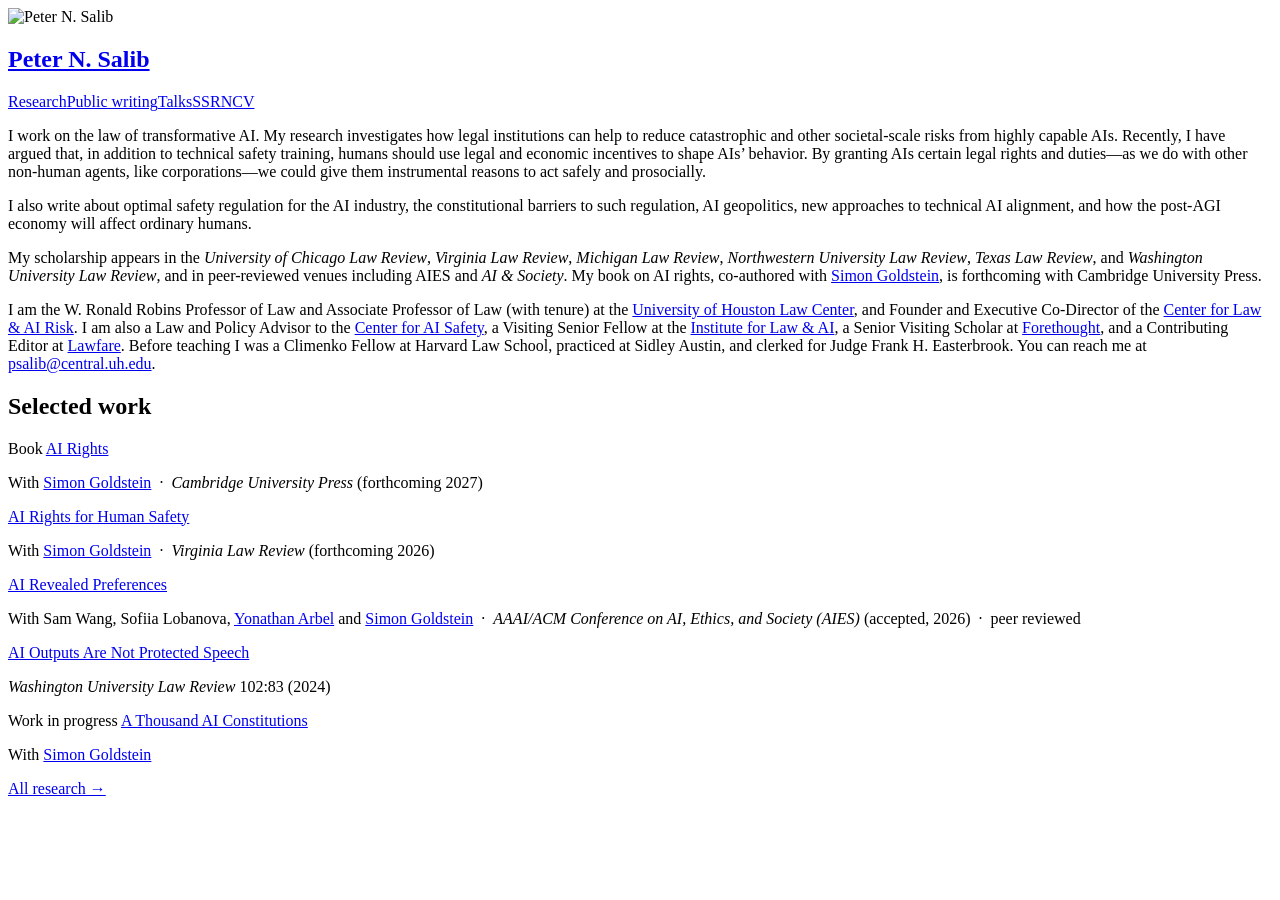
==== public/index.html @ 967a2e2e "Write out full journal names on landing page Co-Authored-By: Claude Fable 5 <noreply@anthropic.com>" ====
<!doctype html>
<html lang="en">
<head>
<meta charset="utf-8">
<meta name="viewport" content="width=device-width, initial-scale=1">
<title>Peter N. Salib</title>
<meta name="description" content="Peter N. Salib works on the law of transformative AI: the design of AI regulation, the constitutional barriers to it, empirical work on how AI systems respond to incentives, and legal rights and liability for AI agents. W. Ronald Robins Professor of Law, University of Houston.">
<meta property="og:title" content="Peter N. Salib">
<meta property="og:description" content="Peter N. Salib works on the law of transformative AI: the design of AI regulation, the constitutional barriers to it, empirical work on how AI systems respond to incentives, and legal rights and liability for AI agents. W. Ronald Robins Professor of Law, University of Houston.">
<meta property="og:type" content="profile">
<meta property="og:image" content="https://peternsalib.com/og-image.jpg">
<meta property="og:url" content="https://peternsalib.com/">
<meta name="twitter:card" content="summary_large_image">
<link rel="canonical" href="https://peternsalib.com/">
<link rel="stylesheet" href="/style.css">
<link rel="icon" href="/favicon.svg" type="image/svg+xml">
<link rel="icon" href="/favicon.png" sizes="64x64" type="image/png">
<link rel="apple-touch-icon" href="/apple-touch-icon.png">
<script type="application/ld+json">{"@context": "https://schema.org", "@type": "Person", "name": "Peter N. Salib", "url": "https://peternsalib.com", "email": "psalib@central.uh.edu", "jobTitle": "W. Ronald Robins Professor of Law", "affiliation": {"@type": "Organization", "name": "University of Houston Law Center"}, "sameAs": ["https://papers.ssrn.com/sol3/cf_dev/AbsByAuth.cfm?per_id=2495884", "https://scholar.google.com/citations?user=AVOf_jsAAAAJ", "https://www.lawfaremedia.org/contributors/psalib"]}</script>
</head>
<body>
<div class="shell">
  <aside class="rail">
    <img class="portrait" src="/headshot.jpg" alt="Peter N. Salib" width="172" height="172">
    <h1 class="brand"><a href="/">Peter N. Salib</a></h1>
    <nav><a href="/research/">Research</a><a href="/writing/">Public writing</a><a href="/talks/">Talks</a><a href="https://papers.ssrn.com/sol3/cf_dev/AbsByAuth.cfm?per_id=2495884" target="_blank" rel="noopener">SSRN</a><a href="/cv.pdf" target="_blank" rel="noopener">CV</a></nav>
  </aside>
  <main>
<section class="intro">
<p>I work on the law of transformative AI. My research investigates how legal institutions can help to reduce catastrophic and other societal-scale risks from highly capable AIs. Recently, I have argued that, in addition to technical safety training, humans should use legal and economic incentives to shape AIs&rsquo; behavior. By granting AIs certain legal rights and duties&mdash;as we do with other non-human agents, like corporations&mdash;we could give them instrumental reasons to act safely and prosocially.</p>
<p>I also write about optimal safety regulation for the AI industry, the constitutional barriers to such regulation, AI geopolitics, new approaches to technical AI alignment, and how the post-AGI economy will affect ordinary humans.</p>
<p>My scholarship appears in the <em>University of Chicago Law Review</em>, <em>Virginia Law Review</em>, <em>Michigan Law Review</em>, <em>Northwestern University Law Review</em>, <em>Texas Law Review</em>, and <em>Washington University Law Review</em>, and in peer-reviewed venues including AIES and <em>AI &amp; Society</em>. My book on AI rights, co-authored with <a href="https://simondgoldstein.com" target="_blank" rel="noopener">Simon Goldstein</a>, is forthcoming with Cambridge University Press.</p>
<p>I am the W. Ronald Robins Professor of Law and Associate Professor of Law (with tenure) at the <a href="https://www.law.uh.edu/faculty/main.asp?PID=6428" target="_blank" rel="noopener">University of Houston Law Center</a>, and Founder and Executive Co-Director of the <a href="https://clair-ai.org" target="_blank" rel="noopener">Center for Law &amp; AI Risk</a>. I am also a Law and Policy Advisor to the <a href="https://safe.ai" target="_blank" rel="noopener">Center for AI Safety</a>, a Visiting Senior Fellow at the <a href="https://law-ai.org" target="_blank" rel="noopener">Institute for Law &amp; AI</a>, a Senior Visiting Scholar at <a href="https://www.forethought.org" target="_blank" rel="noopener">Forethought</a>, and a Contributing Editor at <a href="https://www.lawfaremedia.org/contributors/psalib" target="_blank" rel="noopener">Lawfare</a>. Before teaching I was a Climenko Fellow at Harvard Law School, practiced at Sidley Austin, and clerked for Judge Frank H. Easterbrook. You can reach me at <!--email_off--><a href="mailto:psalib@central.uh.edu">psalib@central.uh.edu</a><!--email_on-->.</p>
</section>
<section>
<h2 class="section">Selected work</h2>
<article class="pub book">
<span class="kind">Book</span>
<span class="t"><a href="https://philpapers.org/rec/GOLARD-4" target="_blank" rel="noopener">AI Rights</a></span>
<p class="meta">With <a href="https://simondgoldstein.com" target="_blank" rel="noopener">Simon Goldstein</a> &nbsp;·&nbsp; <em>Cambridge University Press</em> (forthcoming 2027)</p>
</article>
<article class="pub">
<span class="t"><a href="https://papers.ssrn.com/sol3/papers.cfm?abstract_id=4913167" target="_blank" rel="noopener">AI Rights for Human Safety</a></span>
<p class="meta">With <a href="https://simondgoldstein.com" target="_blank" rel="noopener">Simon Goldstein</a> &nbsp;·&nbsp; <em>Virginia Law Review</em> (forthcoming 2026)</p>
</article>
<article class="pub">
<span class="t"><a href="https://papers.ssrn.com/sol3/papers.cfm?abstract_id=6798118" target="_blank" rel="noopener">AI Revealed Preferences</a></span>
<p class="meta">With Sam Wang, Sofiia Lobanova, <a href="https://battleoftheforms.com" target="_blank" rel="noopener">Yonathan Arbel</a> and <a href="https://simondgoldstein.com" target="_blank" rel="noopener">Simon Goldstein</a> &nbsp;·&nbsp; <em>AAAI/ACM Conference on AI, Ethics, and Society (AIES)</em> (accepted, 2026) &nbsp;·&nbsp; peer reviewed</p>
</article>
<article class="pub">
<span class="t"><a href="https://papers.ssrn.com/sol3/papers.cfm?abstract_id=4687558" target="_blank" rel="noopener">AI Outputs Are Not Protected Speech</a></span>
<p class="meta"><em>Washington University Law Review</em> 102:83 (2024)</p>
</article>
<article class="pub">
<span class="kind">Work in progress</span>
<span class="t"><a href="https://philpapers.org/rec/GOLATA-3" target="_blank" rel="noopener">A Thousand AI Constitutions</a></span>
<p class="meta">With <a href="https://simondgoldstein.com" target="_blank" rel="noopener">Simon Goldstein</a></p>
</article>
<p class="more"><a href="/research/">All research →</a></p>
</section>
  </main>
</div>
</body>
</html>
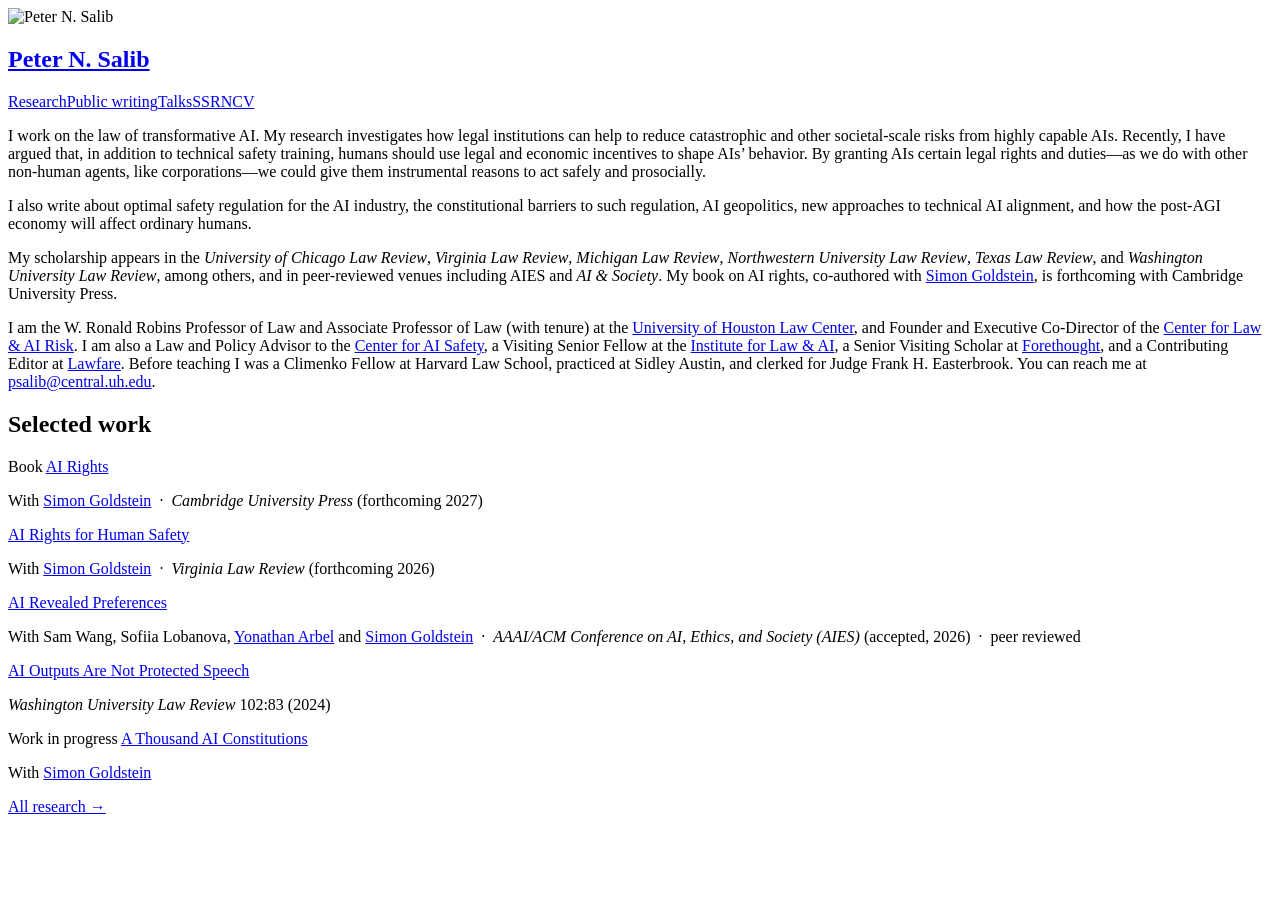
==== commit f2eefbcd: "Add 'among others' to journals sentence Co-Authored-By: Claude Fable 5 <noreply@anthropic.com>" ====
--- a/public/index.html
+++ b/public/index.html
@@ -29,7 +29,7 @@
 <section class="intro">
 <p>I work on the law of transformative AI. My research investigates how legal institutions can help to reduce catastrophic and other societal-scale risks from highly capable AIs. Recently, I have argued that, in addition to technical safety training, humans should use legal and economic incentives to shape AIs&rsquo; behavior. By granting AIs certain legal rights and duties&mdash;as we do with other non-human agents, like corporations&mdash;we could give them instrumental reasons to act safely and prosocially.</p>
 <p>I also write about optimal safety regulation for the AI industry, the constitutional barriers to such regulation, AI geopolitics, new approaches to technical AI alignment, and how the post-AGI economy will affect ordinary humans.</p>
-<p>My scholarship appears in the <em>University of Chicago Law Review</em>, <em>Virginia Law Review</em>, <em>Michigan Law Review</em>, <em>Northwestern University Law Review</em>, <em>Texas Law Review</em>, and <em>Washington University Law Review</em>, and in peer-reviewed venues including AIES and <em>AI &amp; Society</em>. My book on AI rights, co-authored with <a href="https://simondgoldstein.com" target="_blank" rel="noopener">Simon Goldstein</a>, is forthcoming with Cambridge University Press.</p>
+<p>My scholarship appears in the <em>University of Chicago Law Review</em>, <em>Virginia Law Review</em>, <em>Michigan Law Review</em>, <em>Northwestern University Law Review</em>, <em>Texas Law Review</em>, and <em>Washington University Law Review</em>, among others, and in peer-reviewed venues including AIES and <em>AI &amp; Society</em>. My book on AI rights, co-authored with <a href="https://simondgoldstein.com" target="_blank" rel="noopener">Simon Goldstein</a>, is forthcoming with Cambridge University Press.</p>
 <p>I am the W. Ronald Robins Professor of Law and Associate Professor of Law (with tenure) at the <a href="https://www.law.uh.edu/faculty/main.asp?PID=6428" target="_blank" rel="noopener">University of Houston Law Center</a>, and Founder and Executive Co-Director of the <a href="https://clair-ai.org" target="_blank" rel="noopener">Center for Law &amp; AI Risk</a>. I am also a Law and Policy Advisor to the <a href="https://safe.ai" target="_blank" rel="noopener">Center for AI Safety</a>, a Visiting Senior Fellow at the <a href="https://law-ai.org" target="_blank" rel="noopener">Institute for Law &amp; AI</a>, a Senior Visiting Scholar at <a href="https://www.forethought.org" target="_blank" rel="noopener">Forethought</a>, and a Contributing Editor at <a href="https://www.lawfaremedia.org/contributors/psalib" target="_blank" rel="noopener">Lawfare</a>. Before teaching I was a Climenko Fellow at Harvard Law School, practiced at Sidley Austin, and clerked for Judge Frank H. Easterbrook. You can reach me at <!--email_off--><a href="mailto:psalib@central.uh.edu">psalib@central.uh.edu</a><!--email_on-->.</p>
 </section>
 <section>
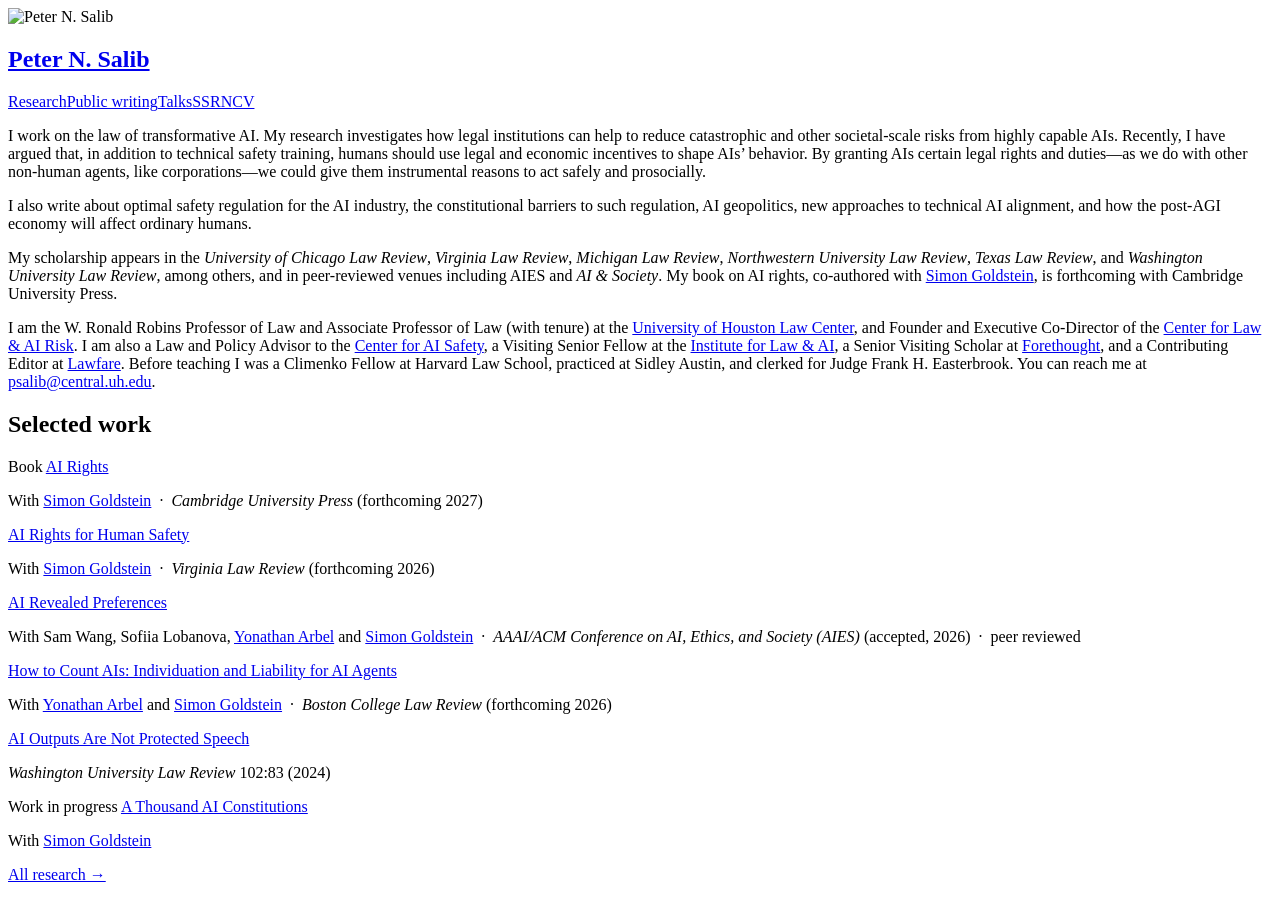
==== commit 0e8d4e72: "Feature How to Count AIs in Selected work Co-Authored-By: Claude Fable 5 <noreply@anthropic.com>" ====
--- a/public/index.html
+++ b/public/index.html
@@ -48,6 +48,10 @@
 <p class="meta">With Sam Wang, Sofiia Lobanova, <a href="https://battleoftheforms.com" target="_blank" rel="noopener">Yonathan Arbel</a> and <a href="https://simondgoldstein.com" target="_blank" rel="noopener">Simon Goldstein</a> &nbsp;·&nbsp; <em>AAAI/ACM Conference on AI, Ethics, and Society (AIES)</em> (accepted, 2026) &nbsp;·&nbsp; peer reviewed</p>
 </article>
 <article class="pub">
+<span class="t"><a href="https://papers.ssrn.com/sol3/papers.cfm?abstract_id=6273198" target="_blank" rel="noopener">How to Count AIs: Individuation and Liability for AI Agents</a></span>
+<p class="meta">With <a href="https://battleoftheforms.com" target="_blank" rel="noopener">Yonathan Arbel</a> and <a href="https://simondgoldstein.com" target="_blank" rel="noopener">Simon Goldstein</a> &nbsp;·&nbsp; <em>Boston College Law Review</em> (forthcoming 2026)</p>
+</article>
+<article class="pub">
 <span class="t"><a href="https://papers.ssrn.com/sol3/papers.cfm?abstract_id=4687558" target="_blank" rel="noopener">AI Outputs Are Not Protected Speech</a></span>
 <p class="meta"><em>Washington University Law Review</em> 102:83 (2024)</p>
 </article>
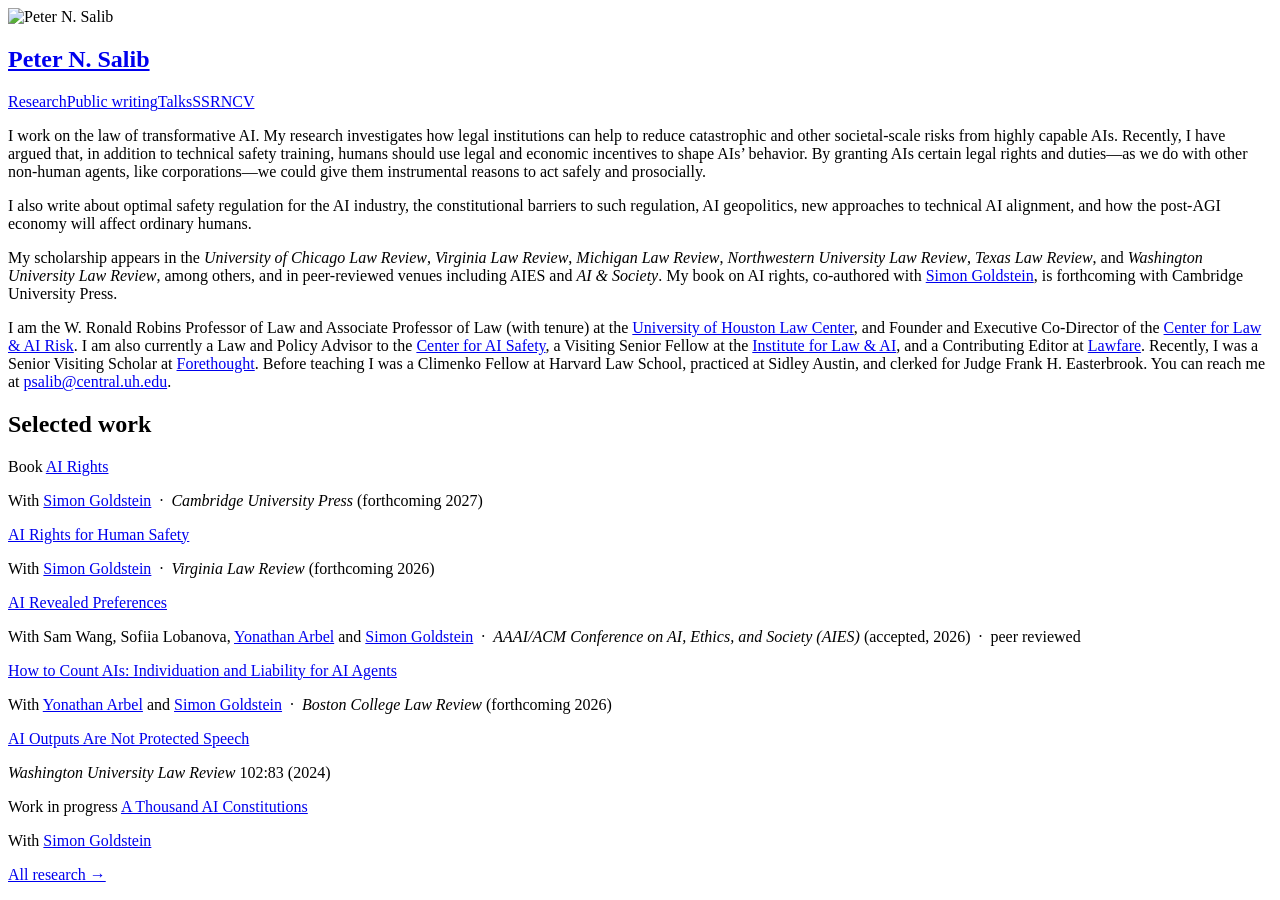
==== commit 57fc96b7: "Move Forethought to a past affiliation in the bio Co-Authored-By: Claude Opus 5 <noreply@anthropic.c" ====
--- a/public/index.html
+++ b/public/index.html
@@ -30,7 +30,7 @@
 <p>I work on the law of transformative AI. My research investigates how legal institutions can help to reduce catastrophic and other societal-scale risks from highly capable AIs. Recently, I have argued that, in addition to technical safety training, humans should use legal and economic incentives to shape AIs&rsquo; behavior. By granting AIs certain legal rights and duties&mdash;as we do with other non-human agents, like corporations&mdash;we could give them instrumental reasons to act safely and prosocially.</p>
 <p>I also write about optimal safety regulation for the AI industry, the constitutional barriers to such regulation, AI geopolitics, new approaches to technical AI alignment, and how the post-AGI economy will affect ordinary humans.</p>
 <p>My scholarship appears in the <em>University of Chicago Law Review</em>, <em>Virginia Law Review</em>, <em>Michigan Law Review</em>, <em>Northwestern University Law Review</em>, <em>Texas Law Review</em>, and <em>Washington University Law Review</em>, among others, and in peer-reviewed venues including AIES and <em>AI &amp; Society</em>. My book on AI rights, co-authored with <a href="https://simondgoldstein.com" target="_blank" rel="noopener">Simon Goldstein</a>, is forthcoming with Cambridge University Press.</p>
-<p>I am the W. Ronald Robins Professor of Law and Associate Professor of Law (with tenure) at the <a href="https://www.law.uh.edu/faculty/main.asp?PID=6428" target="_blank" rel="noopener">University of Houston Law Center</a>, and Founder and Executive Co-Director of the <a href="https://clair-ai.org" target="_blank" rel="noopener">Center for Law &amp; AI Risk</a>. I am also a Law and Policy Advisor to the <a href="https://safe.ai" target="_blank" rel="noopener">Center for AI Safety</a>, a Visiting Senior Fellow at the <a href="https://law-ai.org" target="_blank" rel="noopener">Institute for Law &amp; AI</a>, a Senior Visiting Scholar at <a href="https://www.forethought.org" target="_blank" rel="noopener">Forethought</a>, and a Contributing Editor at <a href="https://www.lawfaremedia.org/contributors/psalib" target="_blank" rel="noopener">Lawfare</a>. Before teaching I was a Climenko Fellow at Harvard Law School, practiced at Sidley Austin, and clerked for Judge Frank H. Easterbrook. You can reach me at <!--email_off--><a href="mailto:psalib@central.uh.edu">psalib@central.uh.edu</a><!--email_on-->.</p>
+<p>I am the W. Ronald Robins Professor of Law and Associate Professor of Law (with tenure) at the <a href="https://www.law.uh.edu/faculty/main.asp?PID=6428" target="_blank" rel="noopener">University of Houston Law Center</a>, and Founder and Executive Co-Director of the <a href="https://clair-ai.org" target="_blank" rel="noopener">Center for Law &amp; AI Risk</a>. I am also currently a Law and Policy Advisor to the <a href="https://safe.ai" target="_blank" rel="noopener">Center for AI Safety</a>, a Visiting Senior Fellow at the <a href="https://law-ai.org" target="_blank" rel="noopener">Institute for Law &amp; AI</a>, and a Contributing Editor at <a href="https://www.lawfaremedia.org/contributors/psalib" target="_blank" rel="noopener">Lawfare</a>. Recently, I was a Senior Visiting Scholar at <a href="https://www.forethought.org" target="_blank" rel="noopener">Forethought</a>. Before teaching I was a Climenko Fellow at Harvard Law School, practiced at Sidley Austin, and clerked for Judge Frank H. Easterbrook. You can reach me at <!--email_off--><a href="mailto:psalib@central.uh.edu">psalib@central.uh.edu</a><!--email_on-->.</p>
 </section>
 <section>
 <h2 class="section">Selected work</h2>
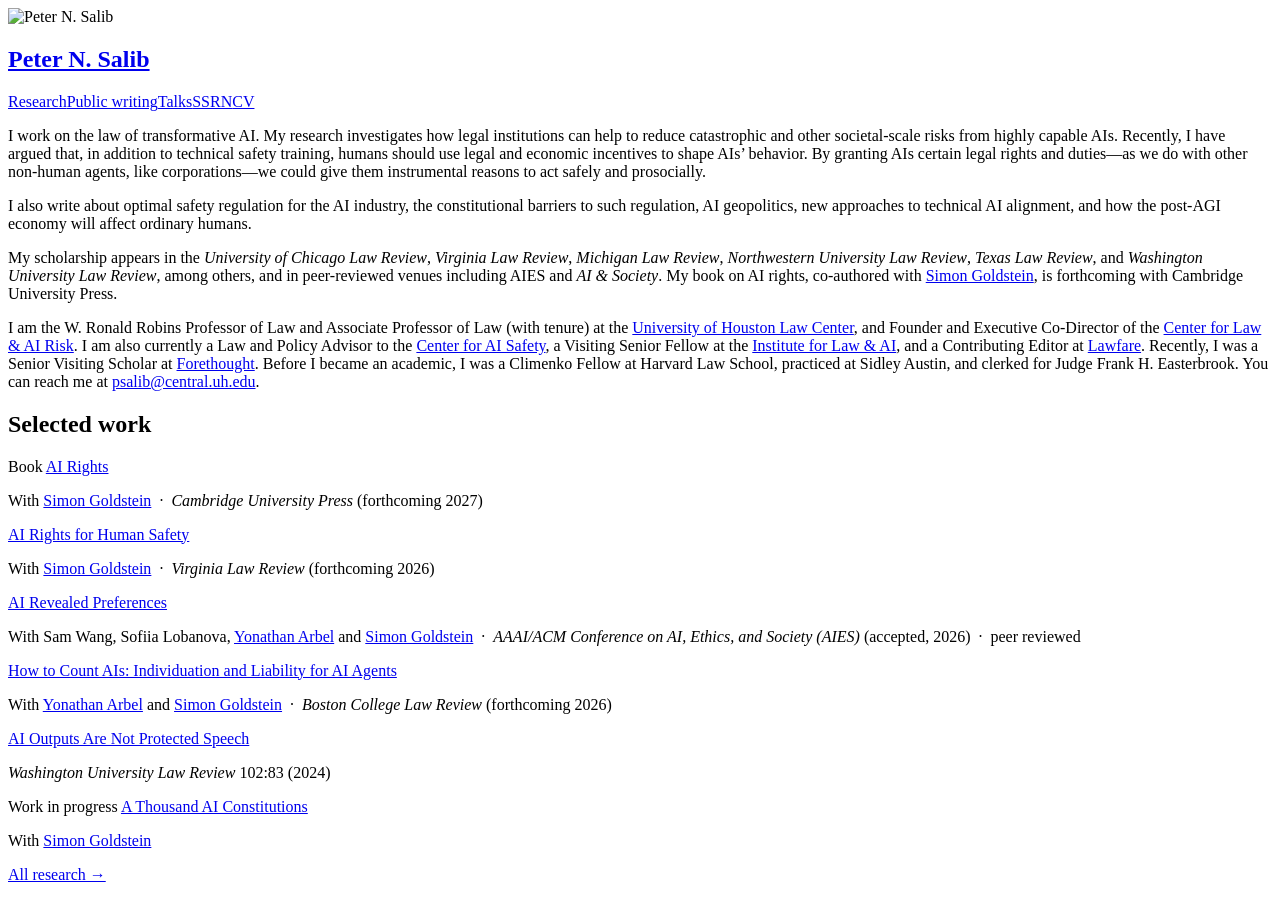
==== commit 8b96ea3a: "Reword the pre-academic sentence in the bio Co-Authored-By: Claude Opus 5 <noreply@anthropic.com>" ====
--- a/public/index.html
+++ b/public/index.html
@@ -30,7 +30,7 @@
 <p>I work on the law of transformative AI. My research investigates how legal institutions can help to reduce catastrophic and other societal-scale risks from highly capable AIs. Recently, I have argued that, in addition to technical safety training, humans should use legal and economic incentives to shape AIs&rsquo; behavior. By granting AIs certain legal rights and duties&mdash;as we do with other non-human agents, like corporations&mdash;we could give them instrumental reasons to act safely and prosocially.</p>
 <p>I also write about optimal safety regulation for the AI industry, the constitutional barriers to such regulation, AI geopolitics, new approaches to technical AI alignment, and how the post-AGI economy will affect ordinary humans.</p>
 <p>My scholarship appears in the <em>University of Chicago Law Review</em>, <em>Virginia Law Review</em>, <em>Michigan Law Review</em>, <em>Northwestern University Law Review</em>, <em>Texas Law Review</em>, and <em>Washington University Law Review</em>, among others, and in peer-reviewed venues including AIES and <em>AI &amp; Society</em>. My book on AI rights, co-authored with <a href="https://simondgoldstein.com" target="_blank" rel="noopener">Simon Goldstein</a>, is forthcoming with Cambridge University Press.</p>
-<p>I am the W. Ronald Robins Professor of Law and Associate Professor of Law (with tenure) at the <a href="https://www.law.uh.edu/faculty/main.asp?PID=6428" target="_blank" rel="noopener">University of Houston Law Center</a>, and Founder and Executive Co-Director of the <a href="https://clair-ai.org" target="_blank" rel="noopener">Center for Law &amp; AI Risk</a>. I am also currently a Law and Policy Advisor to the <a href="https://safe.ai" target="_blank" rel="noopener">Center for AI Safety</a>, a Visiting Senior Fellow at the <a href="https://law-ai.org" target="_blank" rel="noopener">Institute for Law &amp; AI</a>, and a Contributing Editor at <a href="https://www.lawfaremedia.org/contributors/psalib" target="_blank" rel="noopener">Lawfare</a>. Recently, I was a Senior Visiting Scholar at <a href="https://www.forethought.org" target="_blank" rel="noopener">Forethought</a>. Before teaching I was a Climenko Fellow at Harvard Law School, practiced at Sidley Austin, and clerked for Judge Frank H. Easterbrook. You can reach me at <!--email_off--><a href="mailto:psalib@central.uh.edu">psalib@central.uh.edu</a><!--email_on-->.</p>
+<p>I am the W. Ronald Robins Professor of Law and Associate Professor of Law (with tenure) at the <a href="https://www.law.uh.edu/faculty/main.asp?PID=6428" target="_blank" rel="noopener">University of Houston Law Center</a>, and Founder and Executive Co-Director of the <a href="https://clair-ai.org" target="_blank" rel="noopener">Center for Law &amp; AI Risk</a>. I am also currently a Law and Policy Advisor to the <a href="https://safe.ai" target="_blank" rel="noopener">Center for AI Safety</a>, a Visiting Senior Fellow at the <a href="https://law-ai.org" target="_blank" rel="noopener">Institute for Law &amp; AI</a>, and a Contributing Editor at <a href="https://www.lawfaremedia.org/contributors/psalib" target="_blank" rel="noopener">Lawfare</a>. Recently, I was a Senior Visiting Scholar at <a href="https://www.forethought.org" target="_blank" rel="noopener">Forethought</a>. Before I became an academic, I was a Climenko Fellow at Harvard Law School, practiced at Sidley Austin, and clerked for Judge Frank H. Easterbrook. You can reach me at <!--email_off--><a href="mailto:psalib@central.uh.edu">psalib@central.uh.edu</a><!--email_on-->.</p>
 </section>
 <section>
 <h2 class="section">Selected work</h2>
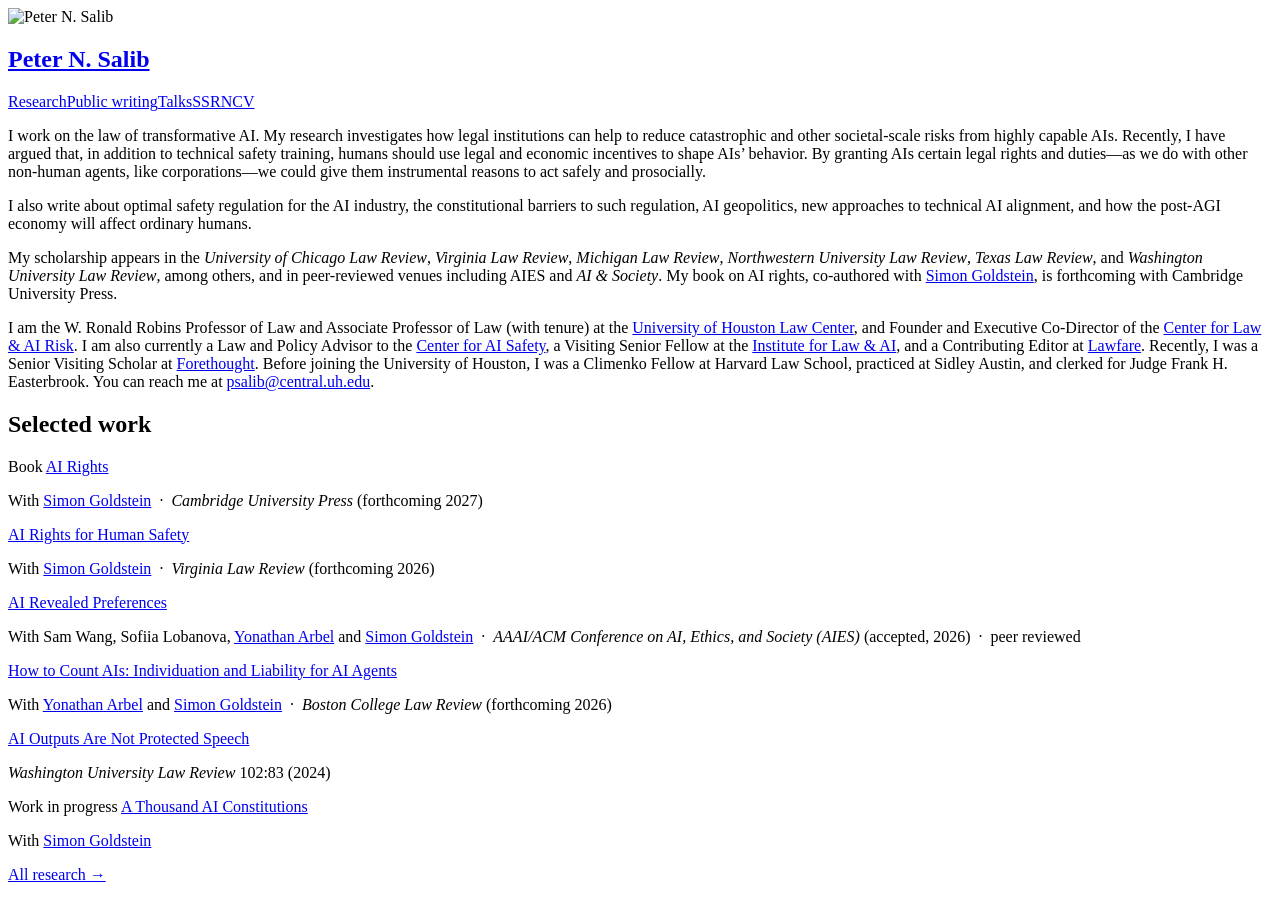
==== commit 0ab15f36: "Bio: fix chronology of Climenko fellowship The Climenko Fellowship is itself an academic job, so "be" ====
--- a/public/index.html
+++ b/public/index.html
@@ -30,7 +30,7 @@
 <p>I work on the law of transformative AI. My research investigates how legal institutions can help to reduce catastrophic and other societal-scale risks from highly capable AIs. Recently, I have argued that, in addition to technical safety training, humans should use legal and economic incentives to shape AIs&rsquo; behavior. By granting AIs certain legal rights and duties&mdash;as we do with other non-human agents, like corporations&mdash;we could give them instrumental reasons to act safely and prosocially.</p>
 <p>I also write about optimal safety regulation for the AI industry, the constitutional barriers to such regulation, AI geopolitics, new approaches to technical AI alignment, and how the post-AGI economy will affect ordinary humans.</p>
 <p>My scholarship appears in the <em>University of Chicago Law Review</em>, <em>Virginia Law Review</em>, <em>Michigan Law Review</em>, <em>Northwestern University Law Review</em>, <em>Texas Law Review</em>, and <em>Washington University Law Review</em>, among others, and in peer-reviewed venues including AIES and <em>AI &amp; Society</em>. My book on AI rights, co-authored with <a href="https://simondgoldstein.com" target="_blank" rel="noopener">Simon Goldstein</a>, is forthcoming with Cambridge University Press.</p>
-<p>I am the W. Ronald Robins Professor of Law and Associate Professor of Law (with tenure) at the <a href="https://www.law.uh.edu/faculty/main.asp?PID=6428" target="_blank" rel="noopener">University of Houston Law Center</a>, and Founder and Executive Co-Director of the <a href="https://clair-ai.org" target="_blank" rel="noopener">Center for Law &amp; AI Risk</a>. I am also currently a Law and Policy Advisor to the <a href="https://safe.ai" target="_blank" rel="noopener">Center for AI Safety</a>, a Visiting Senior Fellow at the <a href="https://law-ai.org" target="_blank" rel="noopener">Institute for Law &amp; AI</a>, and a Contributing Editor at <a href="https://www.lawfaremedia.org/contributors/psalib" target="_blank" rel="noopener">Lawfare</a>. Recently, I was a Senior Visiting Scholar at <a href="https://www.forethought.org" target="_blank" rel="noopener">Forethought</a>. Before I became an academic, I was a Climenko Fellow at Harvard Law School, practiced at Sidley Austin, and clerked for Judge Frank H. Easterbrook. You can reach me at <!--email_off--><a href="mailto:psalib@central.uh.edu">psalib@central.uh.edu</a><!--email_on-->.</p>
+<p>I am the W. Ronald Robins Professor of Law and Associate Professor of Law (with tenure) at the <a href="https://www.law.uh.edu/faculty/main.asp?PID=6428" target="_blank" rel="noopener">University of Houston Law Center</a>, and Founder and Executive Co-Director of the <a href="https://clair-ai.org" target="_blank" rel="noopener">Center for Law &amp; AI Risk</a>. I am also currently a Law and Policy Advisor to the <a href="https://safe.ai" target="_blank" rel="noopener">Center for AI Safety</a>, a Visiting Senior Fellow at the <a href="https://law-ai.org" target="_blank" rel="noopener">Institute for Law &amp; AI</a>, and a Contributing Editor at <a href="https://www.lawfaremedia.org/contributors/psalib" target="_blank" rel="noopener">Lawfare</a>. Recently, I was a Senior Visiting Scholar at <a href="https://www.forethought.org" target="_blank" rel="noopener">Forethought</a>. Before joining the University of Houston, I was a Climenko Fellow at Harvard Law School, practiced at Sidley Austin, and clerked for Judge Frank H. Easterbrook. You can reach me at <!--email_off--><a href="mailto:psalib@central.uh.edu">psalib@central.uh.edu</a><!--email_on-->.</p>
 </section>
 <section>
 <h2 class="section">Selected work</h2>
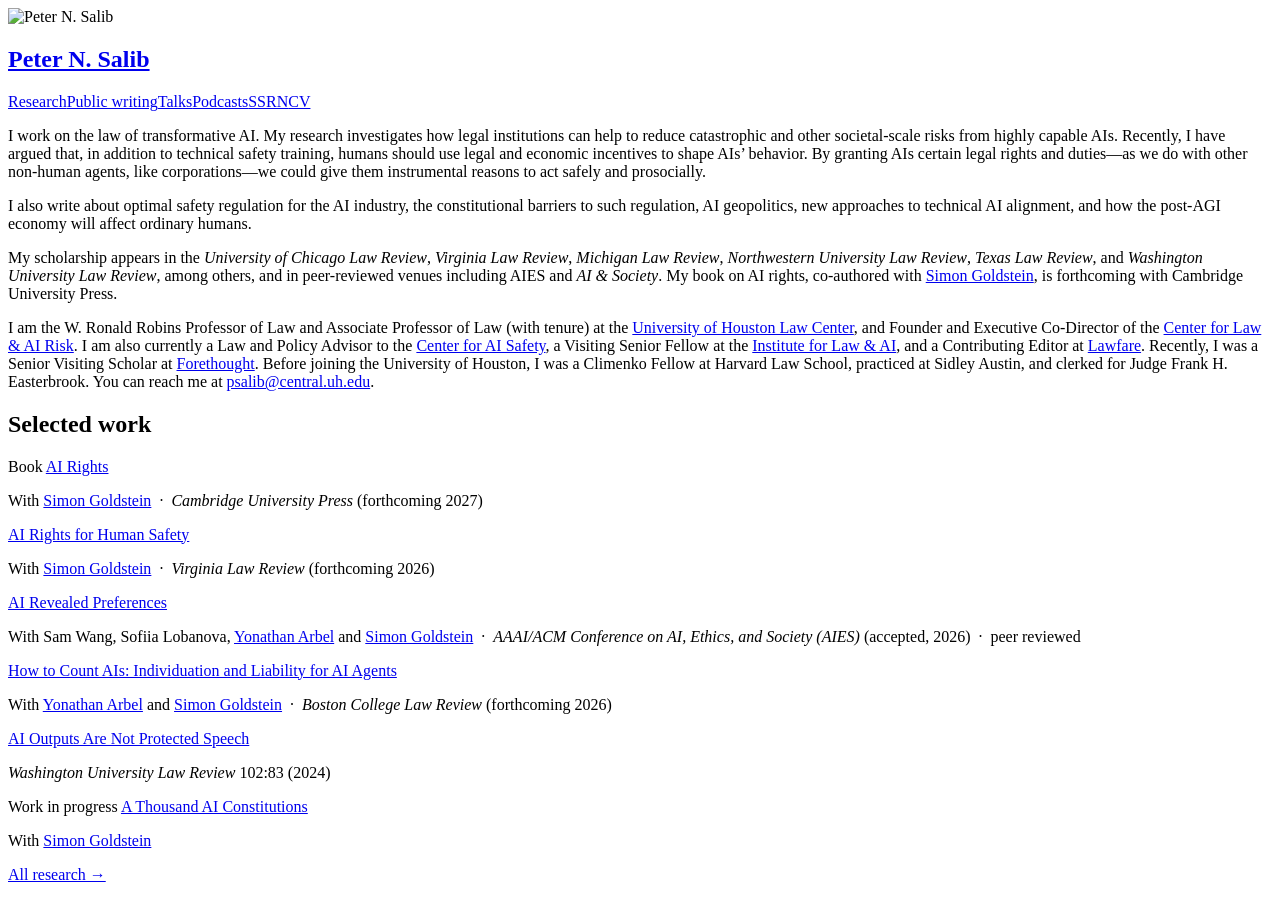
==== commit 8014f740: "Add Podcasts page, split podcast appearances out of media Six podcast appearances now live at /podca" ====
--- a/public/index.html
+++ b/public/index.html
@@ -23,7 +23,7 @@
   <aside class="rail">
     <img class="portrait" src="/headshot.jpg" alt="Peter N. Salib" width="172" height="172">
     <h1 class="brand"><a href="/">Peter N. Salib</a></h1>
-    <nav><a href="/research/">Research</a><a href="/writing/">Public writing</a><a href="/talks/">Talks</a><a href="https://papers.ssrn.com/sol3/cf_dev/AbsByAuth.cfm?per_id=2495884" target="_blank" rel="noopener">SSRN</a><a href="/cv.pdf" target="_blank" rel="noopener">CV</a></nav>
+    <nav><a href="/research/">Research</a><a href="/writing/">Public writing</a><a href="/talks/">Talks</a><a href="/podcasts/">Podcasts</a><a href="https://papers.ssrn.com/sol3/cf_dev/AbsByAuth.cfm?per_id=2495884" target="_blank" rel="noopener">SSRN</a><a href="/cv.pdf" target="_blank" rel="noopener">CV</a></nav>
   </aside>
   <main>
 <section class="intro">
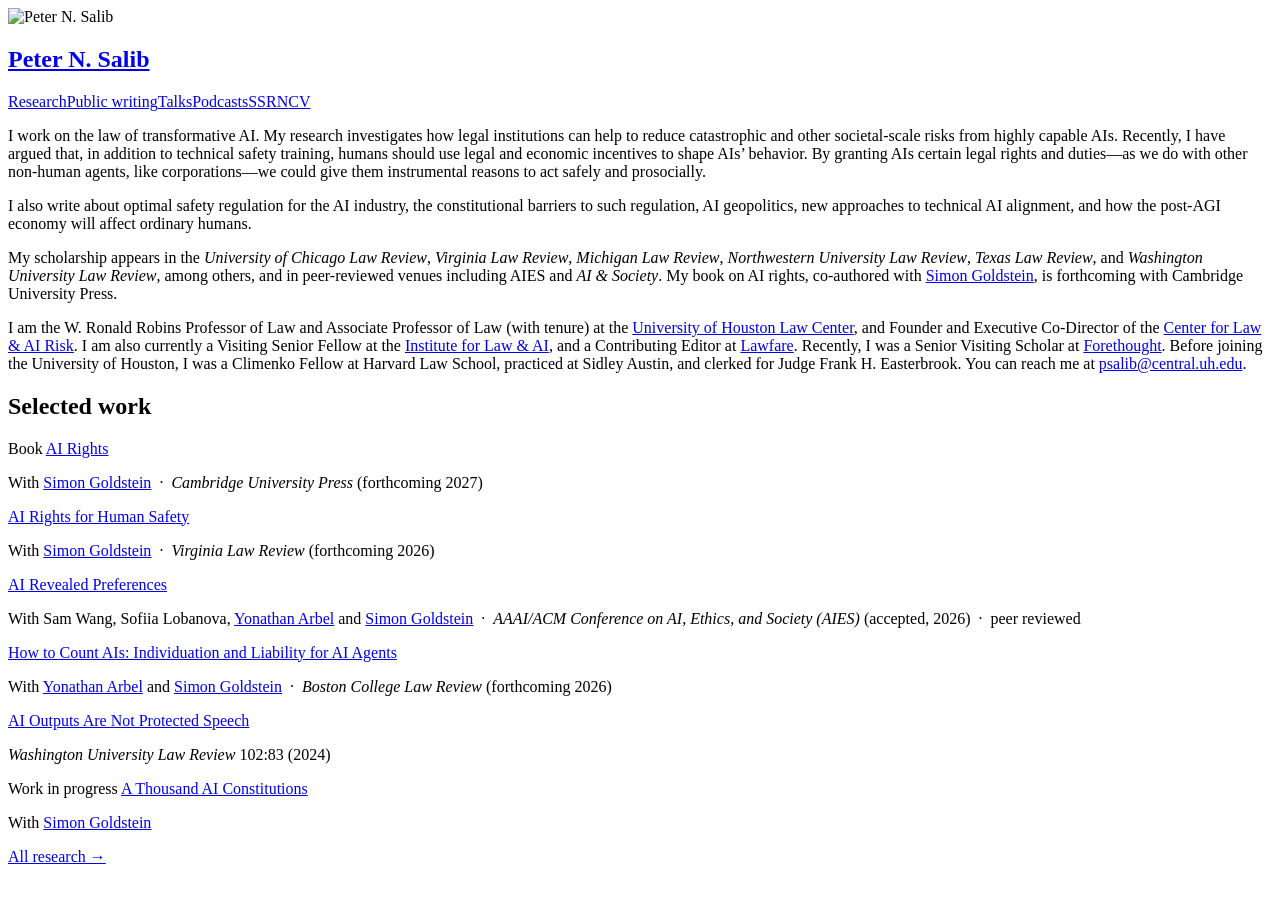
==== commit 7d01764b: "Remove Center for AI Safety advisor role from bio and CV; refresh CV PDF The two 2023 talks hosted b" ====
--- a/public/index.html
+++ b/public/index.html
@@ -30,7 +30,7 @@
 <p>I work on the law of transformative AI. My research investigates how legal institutions can help to reduce catastrophic and other societal-scale risks from highly capable AIs. Recently, I have argued that, in addition to technical safety training, humans should use legal and economic incentives to shape AIs&rsquo; behavior. By granting AIs certain legal rights and duties&mdash;as we do with other non-human agents, like corporations&mdash;we could give them instrumental reasons to act safely and prosocially.</p>
 <p>I also write about optimal safety regulation for the AI industry, the constitutional barriers to such regulation, AI geopolitics, new approaches to technical AI alignment, and how the post-AGI economy will affect ordinary humans.</p>
 <p>My scholarship appears in the <em>University of Chicago Law Review</em>, <em>Virginia Law Review</em>, <em>Michigan Law Review</em>, <em>Northwestern University Law Review</em>, <em>Texas Law Review</em>, and <em>Washington University Law Review</em>, among others, and in peer-reviewed venues including AIES and <em>AI &amp; Society</em>. My book on AI rights, co-authored with <a href="https://simondgoldstein.com" target="_blank" rel="noopener">Simon Goldstein</a>, is forthcoming with Cambridge University Press.</p>
-<p>I am the W. Ronald Robins Professor of Law and Associate Professor of Law (with tenure) at the <a href="https://www.law.uh.edu/faculty/main.asp?PID=6428" target="_blank" rel="noopener">University of Houston Law Center</a>, and Founder and Executive Co-Director of the <a href="https://clair-ai.org" target="_blank" rel="noopener">Center for Law &amp; AI Risk</a>. I am also currently a Law and Policy Advisor to the <a href="https://safe.ai" target="_blank" rel="noopener">Center for AI Safety</a>, a Visiting Senior Fellow at the <a href="https://law-ai.org" target="_blank" rel="noopener">Institute for Law &amp; AI</a>, and a Contributing Editor at <a href="https://www.lawfaremedia.org/contributors/psalib" target="_blank" rel="noopener">Lawfare</a>. Recently, I was a Senior Visiting Scholar at <a href="https://www.forethought.org" target="_blank" rel="noopener">Forethought</a>. Before joining the University of Houston, I was a Climenko Fellow at Harvard Law School, practiced at Sidley Austin, and clerked for Judge Frank H. Easterbrook. You can reach me at <!--email_off--><a href="mailto:psalib@central.uh.edu">psalib@central.uh.edu</a><!--email_on-->.</p>
+<p>I am the W. Ronald Robins Professor of Law and Associate Professor of Law (with tenure) at the <a href="https://www.law.uh.edu/faculty/main.asp?PID=6428" target="_blank" rel="noopener">University of Houston Law Center</a>, and Founder and Executive Co-Director of the <a href="https://clair-ai.org" target="_blank" rel="noopener">Center for Law &amp; AI Risk</a>. I am also currently a Visiting Senior Fellow at the <a href="https://law-ai.org" target="_blank" rel="noopener">Institute for Law &amp; AI</a>, and a Contributing Editor at <a href="https://www.lawfaremedia.org/contributors/psalib" target="_blank" rel="noopener">Lawfare</a>. Recently, I was a Senior Visiting Scholar at <a href="https://www.forethought.org" target="_blank" rel="noopener">Forethought</a>. Before joining the University of Houston, I was a Climenko Fellow at Harvard Law School, practiced at Sidley Austin, and clerked for Judge Frank H. Easterbrook. You can reach me at <!--email_off--><a href="mailto:psalib@central.uh.edu">psalib@central.uh.edu</a><!--email_on-->.</p>
 </section>
 <section>
 <h2 class="section">Selected work</h2>
